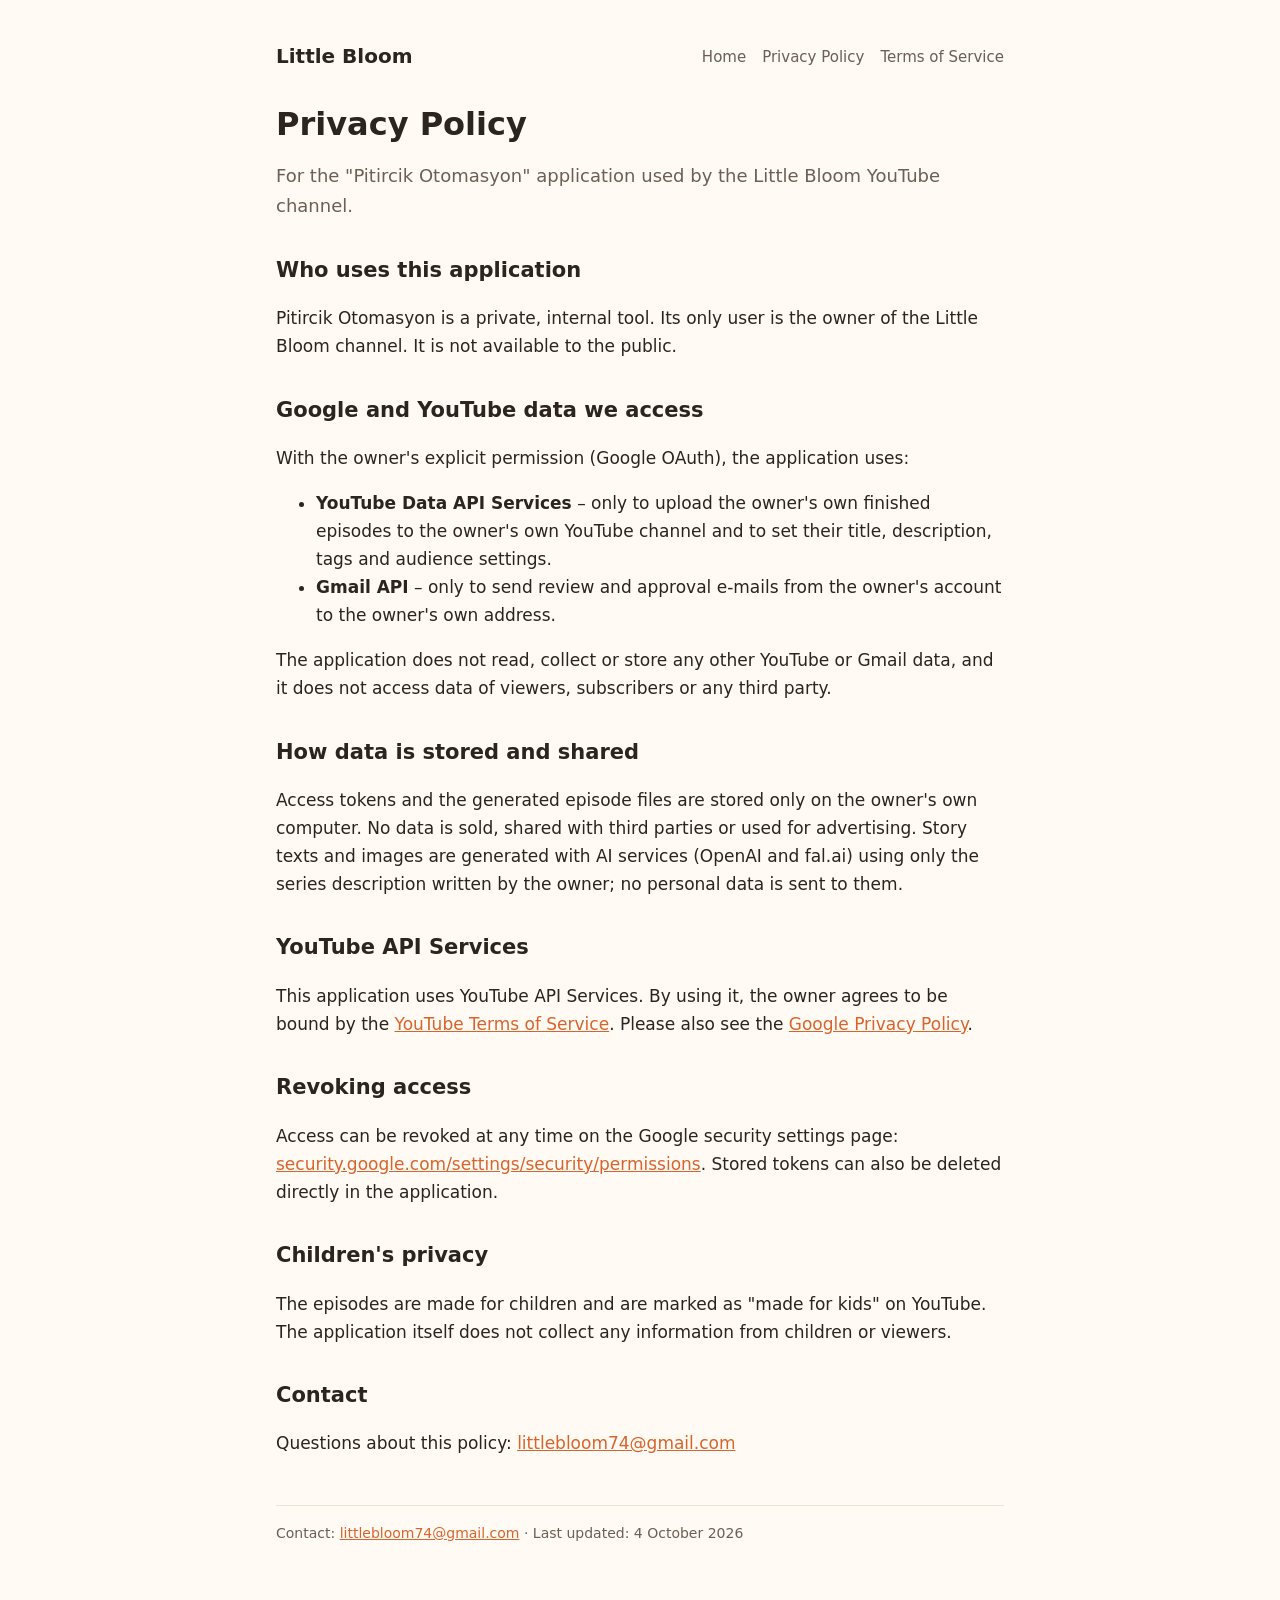
==== privacy.html @ 4b40c84c "Add files via upload" ====
<!doctype html><html lang="en"><head><meta charset="utf-8"><meta name="viewport" content="width=device-width,initial-scale=1"><title>Privacy Policy – Little Bloom</title><link rel="stylesheet" href="style.css"></head><body><main><header><a class="brand" href="index.html">Little Bloom</a><nav><a href="index.html">Home</a><a href="privacy.html">Privacy Policy</a><a href="terms.html">Terms of Service</a></nav></header>
<h1>Privacy Policy</h1>
<p class="lead">For the "Pitircik Otomasyon" application used by the Little Bloom YouTube channel.</p>
<h2>Who uses this application</h2>
<p>Pitircik Otomasyon is a private, internal tool. Its only user is the owner of the Little Bloom channel. It is not available to the public.</p>
<h2>Google and YouTube data we access</h2>
<p>With the owner's explicit permission (Google OAuth), the application uses:</p>
<ul>
<li><b>YouTube Data API Services</b> – only to upload the owner's own finished episodes to the owner's own YouTube channel and to set their title, description, tags and audience settings.</li>
<li><b>Gmail API</b> – only to send review and approval e-mails from the owner's account to the owner's own address.</li>
</ul>
<p>The application does not read, collect or store any other YouTube or Gmail data, and it does not access data of viewers, subscribers or any third party.</p>
<h2>How data is stored and shared</h2>
<p>Access tokens and the generated episode files are stored only on the owner's own computer. No data is sold, shared with third parties or used for advertising. Story texts and images are generated with AI services (OpenAI and fal.ai) using only the series description written by the owner; no personal data is sent to them.</p>
<h2>YouTube API Services</h2>
<p>This application uses YouTube API Services. By using it, the owner agrees to be bound by the <a href="https://www.youtube.com/t/terms">YouTube Terms of Service</a>. Please also see the <a href="https://policies.google.com/privacy">Google Privacy Policy</a>.</p>
<h2>Revoking access</h2>
<p>Access can be revoked at any time on the Google security settings page: <a href="https://security.google.com/settings/security/permissions">security.google.com/settings/security/permissions</a>. Stored tokens can also be deleted directly in the application.</p>
<h2>Children's privacy</h2>
<p>The episodes are made for children and are marked as "made for kids" on YouTube. The application itself does not collect any information from children or viewers.</p>
<h2>Contact</h2>
<p>Questions about this policy: <a href="mailto:littlebloom74@gmail.com">littlebloom74@gmail.com</a></p>
<footer>Contact: <a href="mailto:littlebloom74@gmail.com">littlebloom74@gmail.com</a> · Last updated: 4 October 2026</footer></main></body></html>
---- style.css ----
:root{--bg:#fffaf3;--fg:#2b2420;--muted:#6b5f57;--accent:#d9642b;--card:#ffffff;--line:#efe3d6}
@media (prefers-color-scheme:dark){:root{--bg:#1d1916;--fg:#f3ebe3;--muted:#b9aca1;--accent:#f08a50;--card:#28221e;--line:#3a322c}}
*{box-sizing:border-box}
body{margin:0;background:var(--bg);color:var(--fg);font:17px/1.65 system-ui,-apple-system,"Segoe UI",Roboto,sans-serif}
main{max-width:760px;margin:0 auto;padding:40px 16px 64px}
header{display:flex;flex-wrap:wrap;gap:12px 20px;align-items:center;justify-content:space-between;margin-bottom:32px}
.brand{font-weight:700;font-size:20px;color:var(--fg);text-decoration:none}
nav a{color:var(--muted);text-decoration:none;margin-left:16px;font-size:15px}
nav a:first-child{margin-left:0}
nav a:hover{color:var(--accent)}
h1{font-size:32px;line-height:1.2;margin:0 0 8px}
h2{font-size:21px;margin:32px 0 8px}
p,li{color:var(--fg)}
.lead{color:var(--muted);font-size:18px}
.card{background:var(--card);border:1px solid var(--line);border-radius:14px;padding:20px 22px;margin:20px 0}
a{color:var(--accent)}
footer{margin-top:48px;padding-top:16px;border-top:1px solid var(--line);color:var(--muted);font-size:14px}
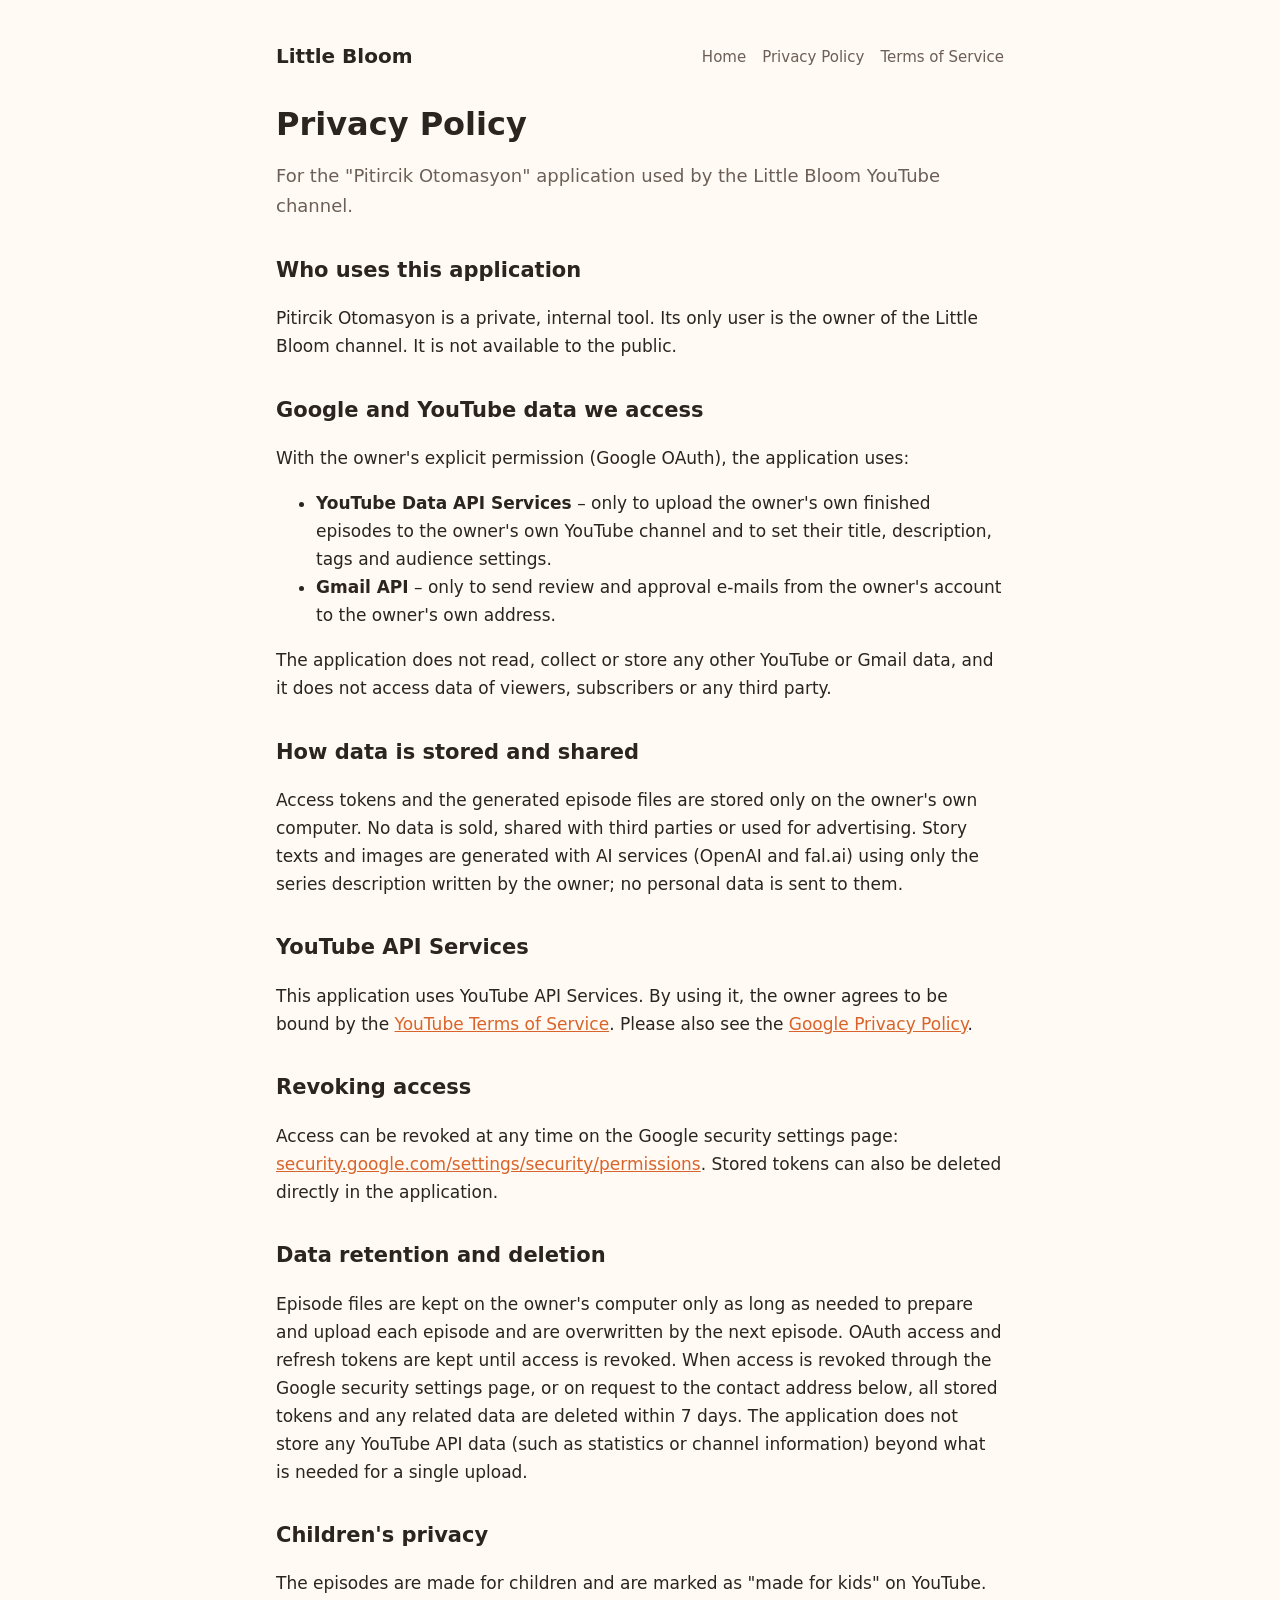
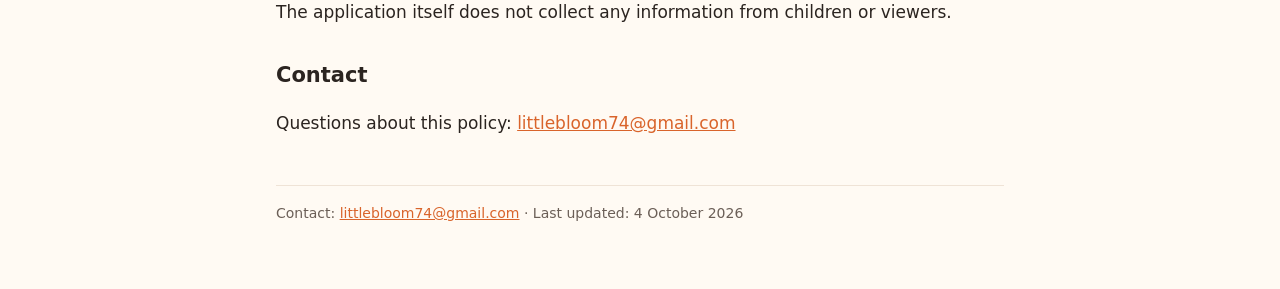
==== commit 76b48e3c: "Add files via upload" ====
--- a/privacy.html
+++ b/privacy.html
@@ -16,6 +16,8 @@
 <p>This application uses YouTube API Services. By using it, the owner agrees to be bound by the <a href="https://www.youtube.com/t/terms">YouTube Terms of Service</a>. Please also see the <a href="https://policies.google.com/privacy">Google Privacy Policy</a>.</p>
 <h2>Revoking access</h2>
 <p>Access can be revoked at any time on the Google security settings page: <a href="https://security.google.com/settings/security/permissions">security.google.com/settings/security/permissions</a>. Stored tokens can also be deleted directly in the application.</p>
+<h2>Data retention and deletion</h2>
+<p>Episode files are kept on the owner's computer only as long as needed to prepare and upload each episode and are overwritten by the next episode. OAuth access and refresh tokens are kept until access is revoked. When access is revoked through the Google security settings page, or on request to the contact address below, all stored tokens and any related data are deleted within 7 days. The application does not store any YouTube API data (such as statistics or channel information) beyond what is needed for a single upload.</p>
 <h2>Children's privacy</h2>
 <p>The episodes are made for children and are marked as "made for kids" on YouTube. The application itself does not collect any information from children or viewers.</p>
 <h2>Contact</h2>
--- a/style.css
+++ b/style.css
@@ -15,3 +15,4 @@
 .card{background:var(--card);border:1px solid var(--line);border-radius:14px;padding:20px 22px;margin:20px 0}
 a{color:var(--accent)}
 footer{margin-top:48px;padding-top:16px;border-top:1px solid var(--line);color:var(--muted);font-size:14px}
+.yt{display:inline-block;background:#ff0033;color:#fff;text-decoration:none;font-weight:600;padding:8px 14px;border-radius:999px}
